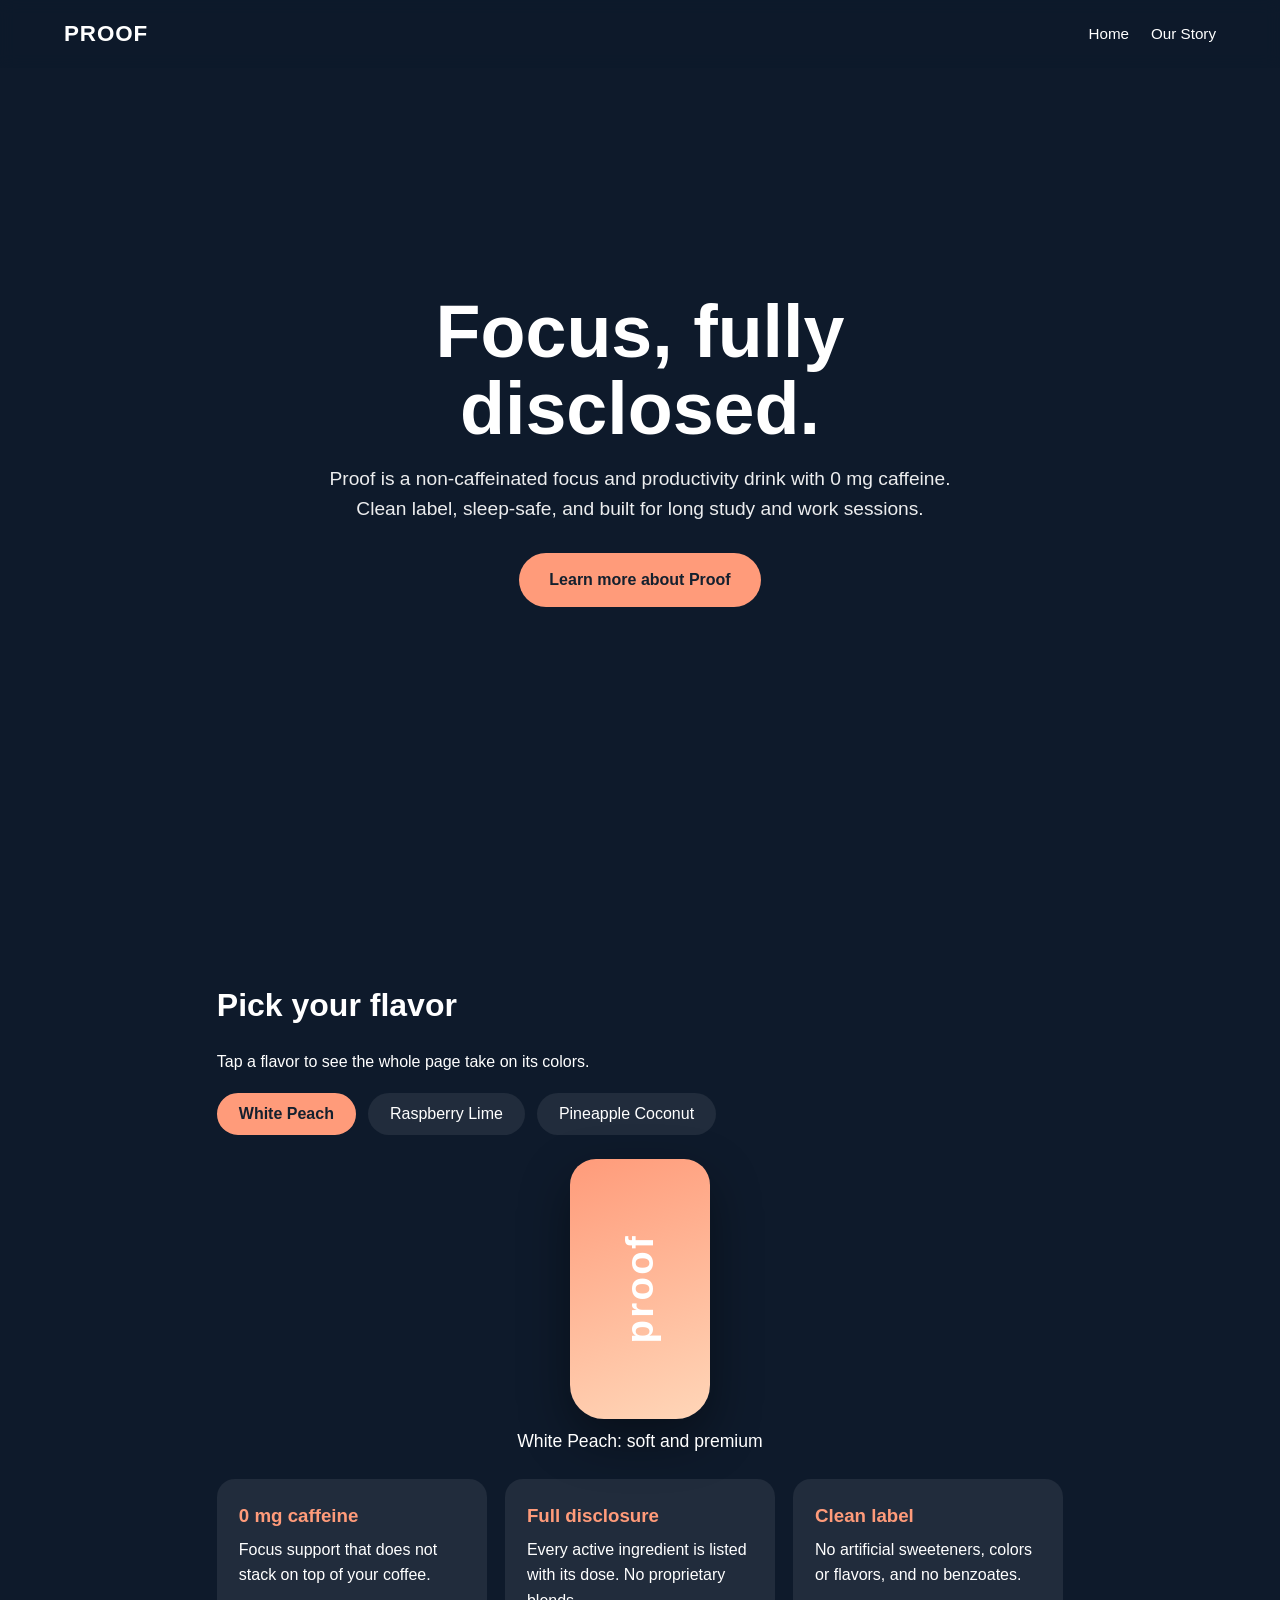
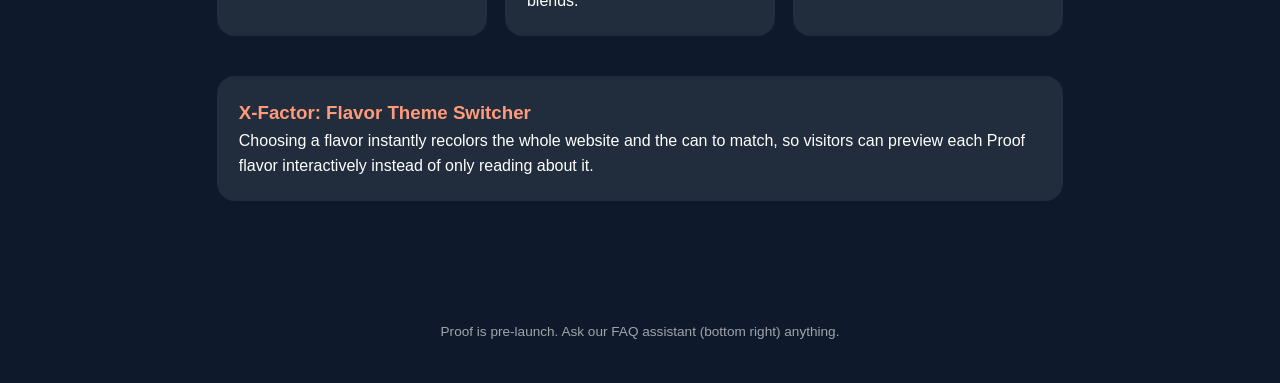
==== index.html @ 9be3dbf0 "Add files via upload" ====
<!DOCTYPE html>
<html lang="en">
<head>
<meta charset="UTF-8"><meta name="viewport" content="width=device-width,initial-scale=1">
<title>Proof | Non-Caffeinated Focus Drink</title>
<link rel="stylesheet" href="style.css">
</head>
<body data-flavor="peach">
<nav><p class="logo">PROOF</p><div><a href="index.html">Home</a><a href="about.html">Our Story</a></div></nav>

<header class="hero">
  <video autoplay muted loop playsinline preload="auto" poster="">
    <source src="proof-video.mp4" type="video/mp4">
  </video>
  <div class="veil"></div>
  <div class="copy">
    <h1>Focus, fully disclosed.</h1>
    <p>Proof is a non-caffeinated focus and productivity drink with 0 mg caffeine. Clean label, sleep-safe, and built for long study and work sessions.</p>
    <a class="btn" href="about.html">Learn more about Proof</a>
  </div>
</header>

<section>
  <h2>Pick your flavor</h2>
  <p>Tap a flavor to see the whole page take on its colors.</p>
  <div class="flavors">
    <button class="on" data-f="peach" data-n="White Peach: soft and premium">White Peach</button>
    <button data-f="raspberry" data-n="Raspberry Lime: bold and tart">Raspberry Lime</button>
    <button data-f="pineapple" data-n="Pineapple Coconut: rich and tropical">Pineapple Coconut</button>
  </div>
  <div class="can"><span>proof</span></div>
  <p class="flavor-name" id="fname">White Peach: soft and premium</p>

  <div class="grid">
    <div class="card"><h3>0 mg caffeine</h3><p>Focus support that does not stack on top of your coffee.</p></div>
    <div class="card"><h3>Full disclosure</h3><p>Every active ingredient is listed with its dose. No proprietary blends.</p></div>
    <div class="card"><h3>Clean label</h3><p>No artificial sweeteners, colors or flavors, and no benzoates.</p></div>
  </div>

  <div class="xfactor">
    <h3>X-Factor: Flavor Theme Switcher</h3>
    <p>Choosing a flavor instantly recolors the whole website and the can to match, so visitors can preview each Proof flavor interactively instead of only reading about it.</p>
  </div>
</section>

<footer>Proof is pre-launch. Ask our FAQ assistant (bottom right) anything.</footer>

<script>
document.querySelectorAll('.flavors button').forEach(function(b){
  b.addEventListener('click',function(){
    document.body.dataset.flavor=b.dataset.f;
    document.getElementById('fname').textContent=b.dataset.n;
    document.querySelectorAll('.flavors button').forEach(function(x){x.classList.remove('on')});
    b.classList.add('on');
  });
});
var v=document.querySelector('video');
if(v){v.muted=true;var p=v.play();if(p&&p.catch){p.catch(function(){})}}
</script>

<!-- Chatling chatbot (Proof FAQ Assistant) -->
<script>window.chtlConfig = { chatbotId: "8438656995" }</script>
<script async data-id="8438656995" id="chtl-script" type="text/javascript" src="https://chatling.ai/js/embed.js"></script>
</body>
</html>
---- style.css ----
:root{--bg:#0e1a2b;--ink:#fff;--accent:#ff9b7a;--accent2:#5fd6c4;--card:rgba(255,255,255,.08)}
body[data-flavor="peach"]{--accent:#ff9b7a;--accent2:#ffd6b8}
body[data-flavor="raspberry"]{--accent:#e0457b;--accent2:#b6f06a}
body[data-flavor="pineapple"]{--accent:#f4c542;--accent2:#9fe3b0}
*{box-sizing:border-box;margin:0}
body{font-family:'Helvetica Neue',Arial,sans-serif;background:var(--bg);color:var(--ink);line-height:1.6;transition:.4s}
nav{position:fixed;top:0;left:0;right:0;z-index:10;display:flex;justify-content:space-between;align-items:center;padding:16px 5vw;background:rgba(14,26,43,.55);backdrop-filter:blur(8px)}
nav a{color:#fff;text-decoration:none;margin-left:22px;font-size:.95rem}
.logo{font-weight:800;font-size:1.4rem;letter-spacing:.04em;margin:0}
.hero{position:relative;min-height:100vh;display:flex;align-items:center;justify-content:center;text-align:center;overflow:hidden}
.hero video{position:absolute;inset:0;width:100%;height:100%;object-fit:cover;z-index:0}
.hero .veil{position:absolute;inset:0;background:linear-gradient(180deg,rgba(14,26,43,.35),rgba(14,26,43,.65));z-index:1}
.hero .copy{position:relative;z-index:2;padding:0 6vw;max-width:820px}
h1{font-size:clamp(2.4rem,7vw,4.6rem);line-height:1.05;margin-bottom:16px}
.hero p{font-size:1.2rem;opacity:.92;margin-bottom:28px}
.btn{display:inline-block;background:var(--accent);color:#14202e;padding:14px 30px;border-radius:999px;font-weight:700;text-decoration:none;transition:.2s}
.btn:hover{transform:translateY(-2px);filter:brightness(1.08)}
section{padding:80px 6vw;max-width:1000px;margin:0 auto}
h2{font-size:2rem;margin-bottom:18px}
.grid{display:grid;grid-template-columns:repeat(auto-fit,minmax(220px,1fr));gap:18px;margin-top:24px}
.card{background:var(--card);border-radius:18px;padding:22px}
.card h3{color:var(--accent);margin-bottom:6px}
.flavors{display:flex;gap:12px;flex-wrap:wrap;margin:18px 0}
.flavors button{border:2px solid transparent;background:var(--card);color:#fff;padding:10px 20px;border-radius:999px;cursor:pointer;font-size:1rem;transition:.2s}
.flavors button.on{border-color:var(--accent);background:var(--accent);color:#14202e;font-weight:700}
.can{width:140px;height:260px;border-radius:26px 26px 34px 34px;margin:24px auto 8px;background:linear-gradient(160deg,var(--accent),var(--accent2));display:flex;align-items:center;justify-content:center;box-shadow:0 20px 50px rgba(0,0,0,.4);transition:.4s}
.can span{writing-mode:vertical-rl;transform:rotate(180deg);font-weight:800;font-size:2.4rem;color:#fff;letter-spacing:.06em}
.flavor-name{text-align:center;font-size:1.1rem}
.xfactor{background:var(--card);border-radius:18px;padding:22px;margin-top:40px}
.xfactor h3{color:var(--accent)}
footer{text-align:center;padding:40px;opacity:.6;font-size:.85rem}
.page{padding-top:110px}
.page ul{margin:12px 0 0 20px}
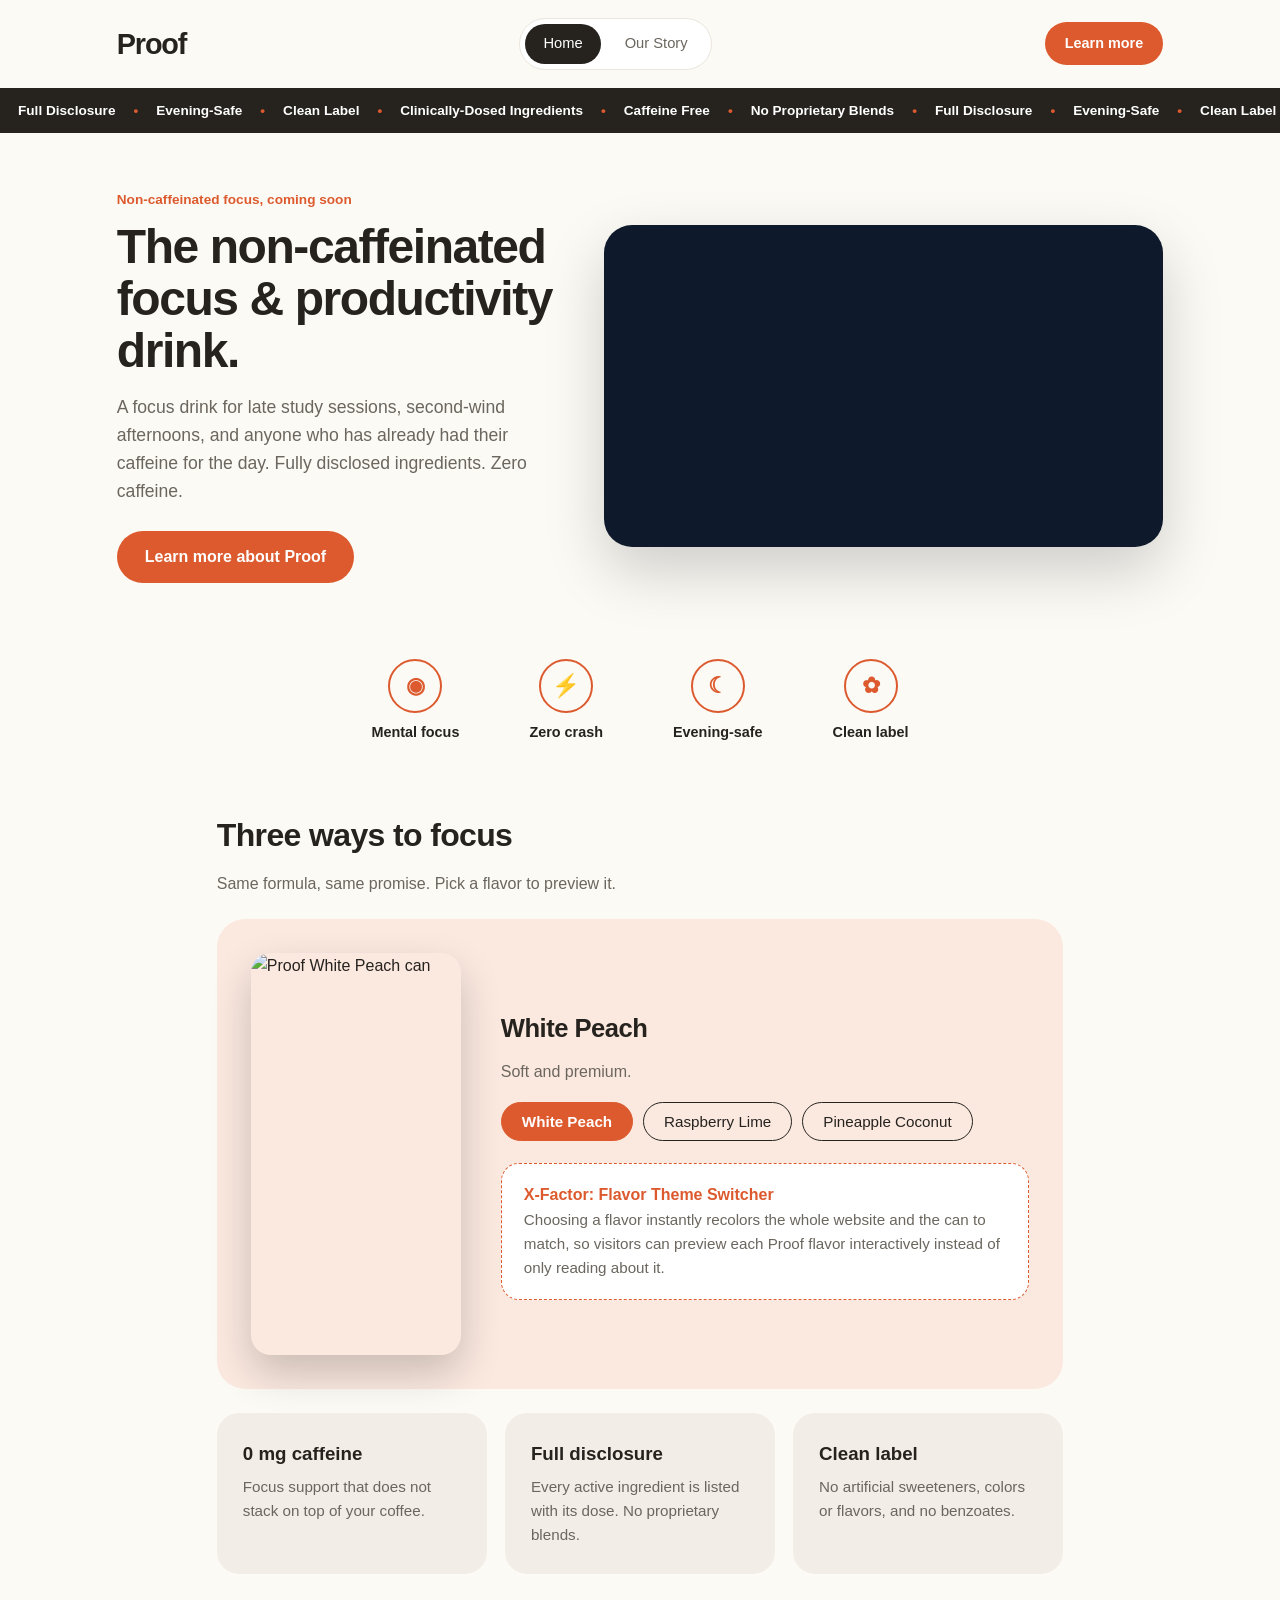
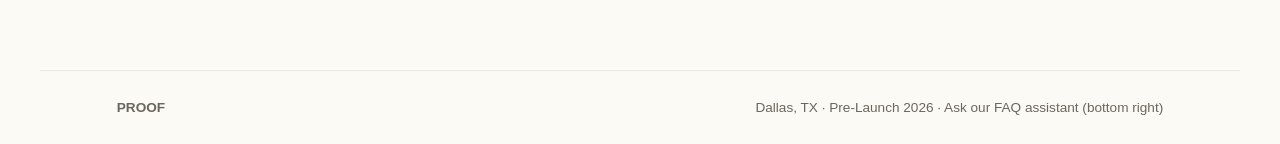
==== commit 00a9b6d0: "Add files via upload" ====
--- a/index.html
+++ b/index.html
@@ -2,54 +2,75 @@
 <html lang="en">
 <head>
 <meta charset="UTF-8"><meta name="viewport" content="width=device-width,initial-scale=1">
-<title>Proof | Non-Caffeinated Focus Drink</title>
+<title>Proof | The non-caffeinated focus &amp; productivity drink</title>
+<meta name="description" content="Proof is a non-caffeinated focus and productivity drink with fully disclosed ingredients.">
 <link rel="stylesheet" href="style.css">
 </head>
 <body data-flavor="peach">
-<nav><p class="logo">PROOF</p><div><a href="index.html">Home</a><a href="about.html">Our Story</a></div></nav>
+<header class="top">
+  <a class="logo" href="index.html">Proof</a>
+  <nav class="pills"><a class="on" href="index.html">Home</a><a href="about.html">Our Story</a></nav>
+  <a class="btn small" href="about.html">Learn more</a>
+</header>
+<div class="ticker"><div id="tk"></div></div>
 
-<header class="hero">
-  <video autoplay muted loop playsinline preload="auto" poster="">
-    <source src="proof-video.mp4" type="video/mp4">
-  </video>
-  <div class="veil"></div>
-  <div class="copy">
-    <h1>Focus, fully disclosed.</h1>
-    <p>Proof is a non-caffeinated focus and productivity drink with 0 mg caffeine. Clean label, sleep-safe, and built for long study and work sessions.</p>
+<main class="hero">
+  <div>
+    <p class="eyebrow">Non-caffeinated focus, coming soon</p>
+    <h1>The non-caffeinated focus &amp; productivity drink.</h1>
+    <p class="lead">A focus drink for late study sessions, second-wind afternoons, and anyone who has already had their caffeine for the day. Fully disclosed ingredients. Zero caffeine.</p>
     <a class="btn" href="about.html">Learn more about Proof</a>
   </div>
-</header>
+  <div class="video">
+    <video autoplay muted loop playsinline preload="auto"><source src="proof-video.mp4" type="video/mp4"></video>
+  </div>
+</main>
+
+<div class="icons">
+  <div><div class="ic">&#9673;</div>Mental focus</div>
+  <div><div class="ic">&#9889;</div>Zero crash</div>
+  <div><div class="ic">&#9790;</div>Evening-safe</div>
+  <div><div class="ic">&#10047;</div>Clean label</div>
+</div>
 
 <section>
-  <h2>Pick your flavor</h2>
-  <p>Tap a flavor to see the whole page take on its colors.</p>
-  <div class="flavors">
-    <button class="on" data-f="peach" data-n="White Peach: soft and premium">White Peach</button>
-    <button data-f="raspberry" data-n="Raspberry Lime: bold and tart">Raspberry Lime</button>
-    <button data-f="pineapple" data-n="Pineapple Coconut: rich and tropical">Pineapple Coconut</button>
+  <h2>Three ways to focus</h2>
+  <p class="sub">Same formula, same promise. Pick a flavor to preview it.</p>
+  <div class="switcher" style="margin-top:22px">
+    <div class="can"><img id="canimg" src="can-peach.jpg" alt="Proof White Peach can" width="520" height="996"></div>
+    <div>
+      <h2 id="fname" style="font-size:1.6rem">White Peach</h2>
+      <p class="sub" id="fdesc">Soft and premium.</p>
+      <div class="flavors">
+        <button class="on" data-f="peach" data-n="White Peach" data-d="Soft and premium.">White Peach</button>
+        <button data-f="raspberry" data-n="Raspberry Lime" data-d="Bold and tart.">Raspberry Lime</button>
+        <button data-f="pineapple" data-n="Pineapple Coconut" data-d="Rich and tropical.">Pineapple Coconut</button>
+      </div>
+      <div class="xf">
+        <h3>X-Factor: Flavor Theme Switcher</h3>
+        <p>Choosing a flavor instantly recolors the whole website and the can to match, so visitors can preview each Proof flavor interactively instead of only reading about it.</p>
+      </div>
+    </div>
   </div>
-  <div class="can"><span>proof</span></div>
-  <p class="flavor-name" id="fname">White Peach: soft and premium</p>
-
-  <div class="grid">
+  <div class="cards">
     <div class="card"><h3>0 mg caffeine</h3><p>Focus support that does not stack on top of your coffee.</p></div>
     <div class="card"><h3>Full disclosure</h3><p>Every active ingredient is listed with its dose. No proprietary blends.</p></div>
     <div class="card"><h3>Clean label</h3><p>No artificial sweeteners, colors or flavors, and no benzoates.</p></div>
   </div>
-
-  <div class="xfactor">
-    <h3>X-Factor: Flavor Theme Switcher</h3>
-    <p>Choosing a flavor instantly recolors the whole website and the can to match, so visitors can preview each Proof flavor interactively instead of only reading about it.</p>
-  </div>
 </section>
 
-<footer>Proof is pre-launch. Ask our FAQ assistant (bottom right) anything.</footer>
+<footer><span><b>PROOF</b></span><span>Dallas, TX &middot; Pre-Launch 2026 &middot; Ask our FAQ assistant (bottom right)</span></footer>
 
 <script>
+var items=['Full Disclosure','Evening-Safe','Clean Label','Clinically-Dosed Ingredients','Caffeine Free','No Proprietary Blends'];
+var h='';for(var r=0;r<4;r++)items.forEach(function(t){h+='<span>'+t+'</span><i>&bull;</i>'});
+document.getElementById('tk').innerHTML=h;
 document.querySelectorAll('.flavors button').forEach(function(b){
   b.addEventListener('click',function(){
     document.body.dataset.flavor=b.dataset.f;
     document.getElementById('fname').textContent=b.dataset.n;
+    document.getElementById('fdesc').textContent=b.dataset.d;
+    var im=document.getElementById('canimg');im.src='can-'+b.dataset.f+'.jpg';im.alt='Proof '+b.dataset.n+' can';
     document.querySelectorAll('.flavors button').forEach(function(x){x.classList.remove('on')});
     b.classList.add('on');
   });
@@ -57,7 +78,6 @@
 var v=document.querySelector('video');
 if(v){v.muted=true;var p=v.play();if(p&&p.catch){p.catch(function(){})}}
 </script>
-
 <!-- Chatling chatbot (Proof FAQ Assistant) -->
 <script>window.chtlConfig = { chatbotId: "8438656995" }</script>
 <script async data-id="8438656995" id="chtl-script" type="text/javascript" src="https://chatling.ai/js/embed.js"></script>
--- a/style.css
+++ b/style.css
@@ -1,33 +1,44 @@
-:root{--bg:#0e1a2b;--ink:#fff;--accent:#ff9b7a;--accent2:#5fd6c4;--card:rgba(255,255,255,.08)}
-body[data-flavor="peach"]{--accent:#ff9b7a;--accent2:#ffd6b8}
-body[data-flavor="raspberry"]{--accent:#e0457b;--accent2:#b6f06a}
-body[data-flavor="pineapple"]{--accent:#f4c542;--accent2:#9fe3b0}
+:root{--bg:#fcfaf5;--ink:#26231f;--mute:#6b665e;--card:#f2ede7;--accent:#dc5a2e;--tint:#fbe9e0}
+body[data-flavor="raspberry"]{--accent:#c2255c;--tint:#fbe3ea}
+body[data-flavor="pineapple"]{--accent:#b8921a;--tint:#f7f0cf}
 *{box-sizing:border-box;margin:0}
-body{font-family:'Helvetica Neue',Arial,sans-serif;background:var(--bg);color:var(--ink);line-height:1.6;transition:.4s}
-nav{position:fixed;top:0;left:0;right:0;z-index:10;display:flex;justify-content:space-between;align-items:center;padding:16px 5vw;background:rgba(14,26,43,.55);backdrop-filter:blur(8px)}
-nav a{color:#fff;text-decoration:none;margin-left:22px;font-size:.95rem}
-.logo{font-weight:800;font-size:1.4rem;letter-spacing:.04em;margin:0}
-.hero{position:relative;min-height:100vh;display:flex;align-items:center;justify-content:center;text-align:center;overflow:hidden}
-.hero video{position:absolute;inset:0;width:100%;height:100%;object-fit:cover;z-index:0}
-.hero .veil{position:absolute;inset:0;background:linear-gradient(180deg,rgba(14,26,43,.35),rgba(14,26,43,.65));z-index:1}
-.hero .copy{position:relative;z-index:2;padding:0 6vw;max-width:820px}
-h1{font-size:clamp(2.4rem,7vw,4.6rem);line-height:1.05;margin-bottom:16px}
-.hero p{font-size:1.2rem;opacity:.92;margin-bottom:28px}
-.btn{display:inline-block;background:var(--accent);color:#14202e;padding:14px 30px;border-radius:999px;font-weight:700;text-decoration:none;transition:.2s}
-.btn:hover{transform:translateY(-2px);filter:brightness(1.08)}
-section{padding:80px 6vw;max-width:1000px;margin:0 auto}
-h2{font-size:2rem;margin-bottom:18px}
-.grid{display:grid;grid-template-columns:repeat(auto-fit,minmax(220px,1fr));gap:18px;margin-top:24px}
-.card{background:var(--card);border-radius:18px;padding:22px}
-.card h3{color:var(--accent);margin-bottom:6px}
-.flavors{display:flex;gap:12px;flex-wrap:wrap;margin:18px 0}
-.flavors button{border:2px solid transparent;background:var(--card);color:#fff;padding:10px 20px;border-radius:999px;cursor:pointer;font-size:1rem;transition:.2s}
-.flavors button.on{border-color:var(--accent);background:var(--accent);color:#14202e;font-weight:700}
-.can{width:140px;height:260px;border-radius:26px 26px 34px 34px;margin:24px auto 8px;background:linear-gradient(160deg,var(--accent),var(--accent2));display:flex;align-items:center;justify-content:center;box-shadow:0 20px 50px rgba(0,0,0,.4);transition:.4s}
-.can span{writing-mode:vertical-rl;transform:rotate(180deg);font-weight:800;font-size:2.4rem;color:#fff;letter-spacing:.06em}
-.flavor-name{text-align:center;font-size:1.1rem}
-.xfactor{background:var(--card);border-radius:18px;padding:22px;margin-top:40px}
-.xfactor h3{color:var(--accent)}
-footer{text-align:center;padding:40px;opacity:.6;font-size:.85rem}
-.page{padding-top:110px}
-.page ul{margin:12px 0 0 20px}
+body{font-family:-apple-system,BlinkMacSystemFont,"Segoe UI",Helvetica,Arial,sans-serif;background:var(--bg);color:var(--ink);line-height:1.6}
+a{color:inherit}
+header.top{display:flex;justify-content:space-between;align-items:center;padding:18px 6vw;max-width:1200px;margin:0 auto;gap:12px}
+.logo{font-weight:900;font-size:1.8rem;letter-spacing:-.04em;text-decoration:none}
+.pills{display:flex;gap:6px;background:#fff;border-radius:999px;padding:5px;border:1px solid #ece6dc}
+.pills a{text-decoration:none;padding:8px 18px;border-radius:999px;font-size:.92rem;color:var(--mute)}
+.pills a.on{background:var(--ink);color:#fff}
+.btn{display:inline-block;background:var(--accent);color:#fff;padding:13px 28px;border-radius:999px;font-weight:700;text-decoration:none;transition:.2s;font-size:1rem}
+.btn:hover{filter:brightness(1.08);transform:translateY(-1px)}
+.btn.small{padding:10px 20px;font-size:.9rem}
+.ticker{background:var(--ink);color:#fff;overflow:hidden;white-space:nowrap;padding:12px 0;font-weight:700;font-size:.85rem}
+.ticker div{display:inline-block;animation:slide 28s linear infinite}
+.ticker span{margin:0 18px}.ticker i{color:var(--accent);font-style:normal}
+@keyframes slide{to{transform:translateX(-50%)}}
+.hero{display:grid;grid-template-columns:1fr 1.25fr;gap:40px;align-items:center;max-width:1200px;margin:0 auto;padding:56px 6vw}
+.eyebrow{color:var(--accent);font-weight:700;font-size:.85rem;margin-bottom:10px}
+h1{font-size:clamp(2rem,4vw,3rem);line-height:1.08;letter-spacing:-.03em;margin-bottom:16px}
+.hero p.lead{color:var(--mute);font-size:1.1rem;margin-bottom:26px;max-width:460px}
+.video{border-radius:28px;overflow:hidden;background:#0e1a2b;box-shadow:0 24px 60px rgba(0,0,0,.18);aspect-ratio:832/480}
+.video video{display:block;width:100%;height:100%;object-fit:cover}
+.icons{display:flex;justify-content:center;gap:clamp(20px,6vw,70px);flex-wrap:wrap;padding:20px 6vw 10px}
+.icons div{text-align:center;font-weight:600;font-size:.9rem}
+.icons .ic{width:54px;height:54px;border:2px solid var(--accent);border-radius:50%;margin:0 auto 8px;display:flex;align-items:center;justify-content:center;font-size:1.4rem;color:var(--accent)}
+section{max-width:1000px;margin:0 auto;padding:56px 6vw}
+h2{font-size:2rem;letter-spacing:-.02em;margin-bottom:10px}
+.sub{color:var(--mute)}
+.cards{display:grid;grid-template-columns:repeat(auto-fit,minmax(240px,1fr));gap:18px;margin-top:24px}
+.card{background:var(--card);border-radius:22px;padding:26px}
+.card h3{margin-bottom:6px}.card p{color:var(--mute);font-size:.95rem}
+.switcher{display:grid;grid-template-columns:auto 1fr;gap:40px;align-items:center;background:var(--tint);border-radius:28px;padding:34px;transition:background .4s}
+.flavors{display:flex;gap:10px;flex-wrap:wrap;margin:18px 0}
+.flavors button{border:1.5px solid var(--ink);background:transparent;color:var(--ink);padding:10px 20px;border-radius:999px;cursor:pointer;font-size:.95rem;transition:.2s}
+.flavors button.on{background:var(--accent);border-color:var(--accent);color:#fff;font-weight:700}
+.can{width:min(210px,60vw);border-radius:20px;overflow:hidden;box-shadow:0 18px 40px rgba(0,0,0,.2)}
+.can img{display:block;width:100%;height:auto}
+.xf{margin-top:22px;background:#fff;border-radius:18px;padding:18px 22px;border:1px dashed var(--accent)}
+.xf h3{color:var(--accent);font-size:1rem}.xf p{color:var(--mute);font-size:.95rem}
+footer{border-top:1px solid #ece6dc;max-width:1200px;margin:40px auto 0;padding:26px 6vw;display:flex;justify-content:space-between;flex-wrap:wrap;gap:8px;color:var(--mute);font-size:.85rem}
+.page{padding-top:30px}.page p{margin-bottom:14px;color:#3d3933}.page ul{margin:8px 0 18px 22px;color:#3d3933}
+@media(max-width:800px){.hero,.switcher{grid-template-columns:1fr}.switcher{justify-items:center;text-align:center}.flavors{justify-content:center}.hero{padding-top:30px}.pills a{padding:8px 12px}}
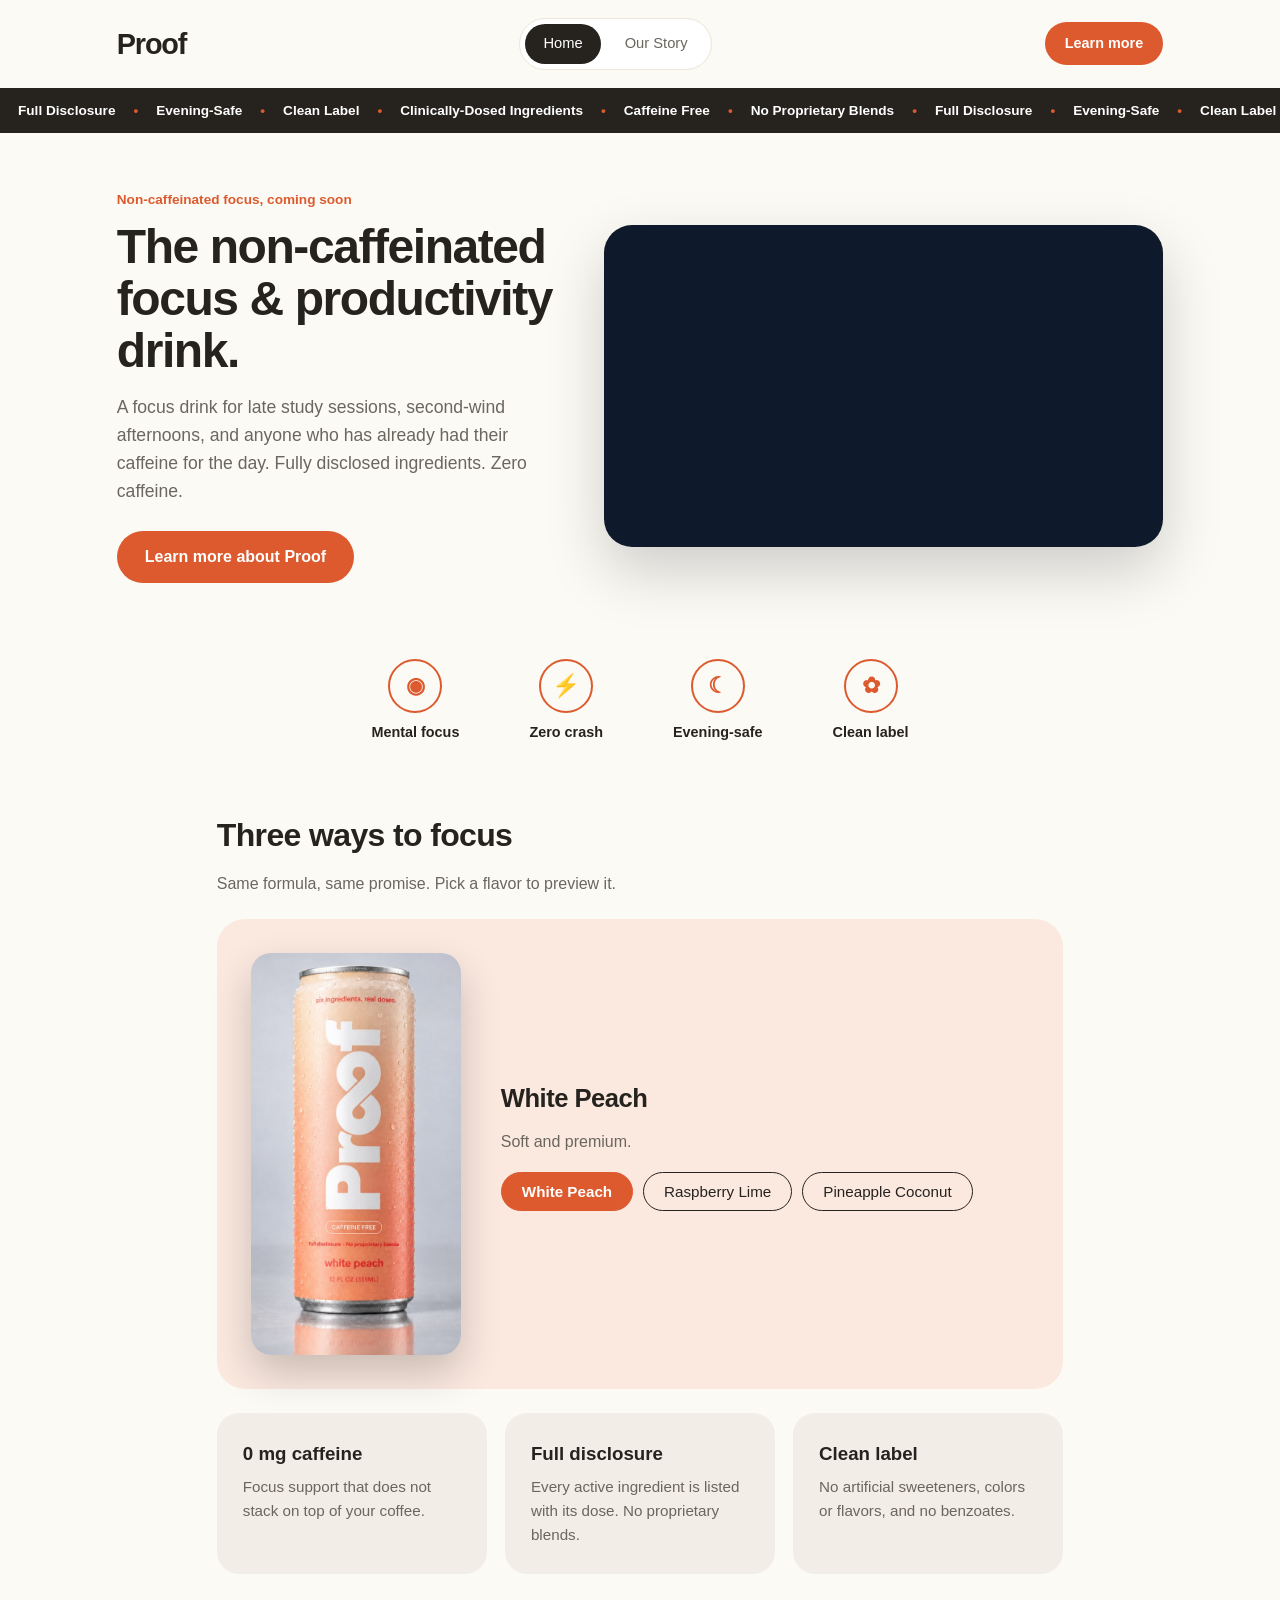
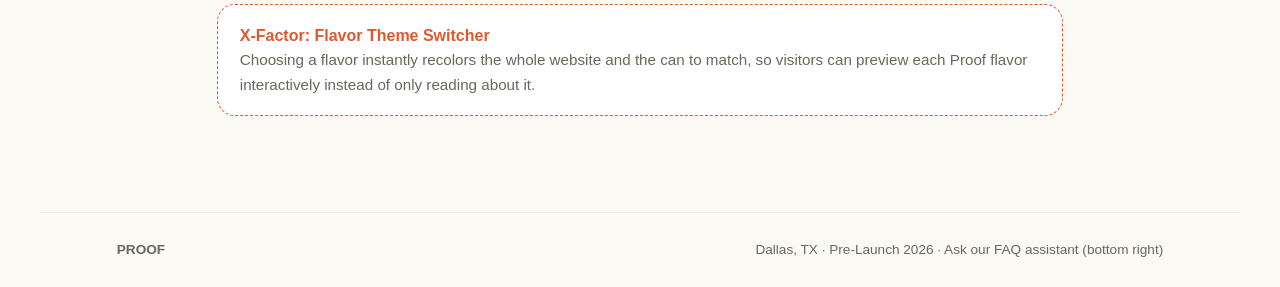
==== commit e354b880: "Add files via upload" ====
--- a/index.html
+++ b/index.html
@@ -46,10 +46,6 @@
         <button data-f="raspberry" data-n="Raspberry Lime" data-d="Bold and tart.">Raspberry Lime</button>
         <button data-f="pineapple" data-n="Pineapple Coconut" data-d="Rich and tropical.">Pineapple Coconut</button>
       </div>
-      <div class="xf">
-        <h3>X-Factor: Flavor Theme Switcher</h3>
-        <p>Choosing a flavor instantly recolors the whole website and the can to match, so visitors can preview each Proof flavor interactively instead of only reading about it.</p>
-      </div>
     </div>
   </div>
   <div class="cards">
@@ -57,6 +53,10 @@
     <div class="card"><h3>Full disclosure</h3><p>Every active ingredient is listed with its dose. No proprietary blends.</p></div>
     <div class="card"><h3>Clean label</h3><p>No artificial sweeteners, colors or flavors, and no benzoates.</p></div>
   </div>
+  <div class="xf" style="margin-top:30px">
+        <h3>X-Factor: Flavor Theme Switcher</h3>
+        <p>Choosing a flavor instantly recolors the whole website and the can to match, so visitors can preview each Proof flavor interactively instead of only reading about it.</p>
+      </div>
 </section>
 
 <footer><span><b>PROOF</b></span><span>Dallas, TX &middot; Pre-Launch 2026 &middot; Ask our FAQ assistant (bottom right)</span></footer>
